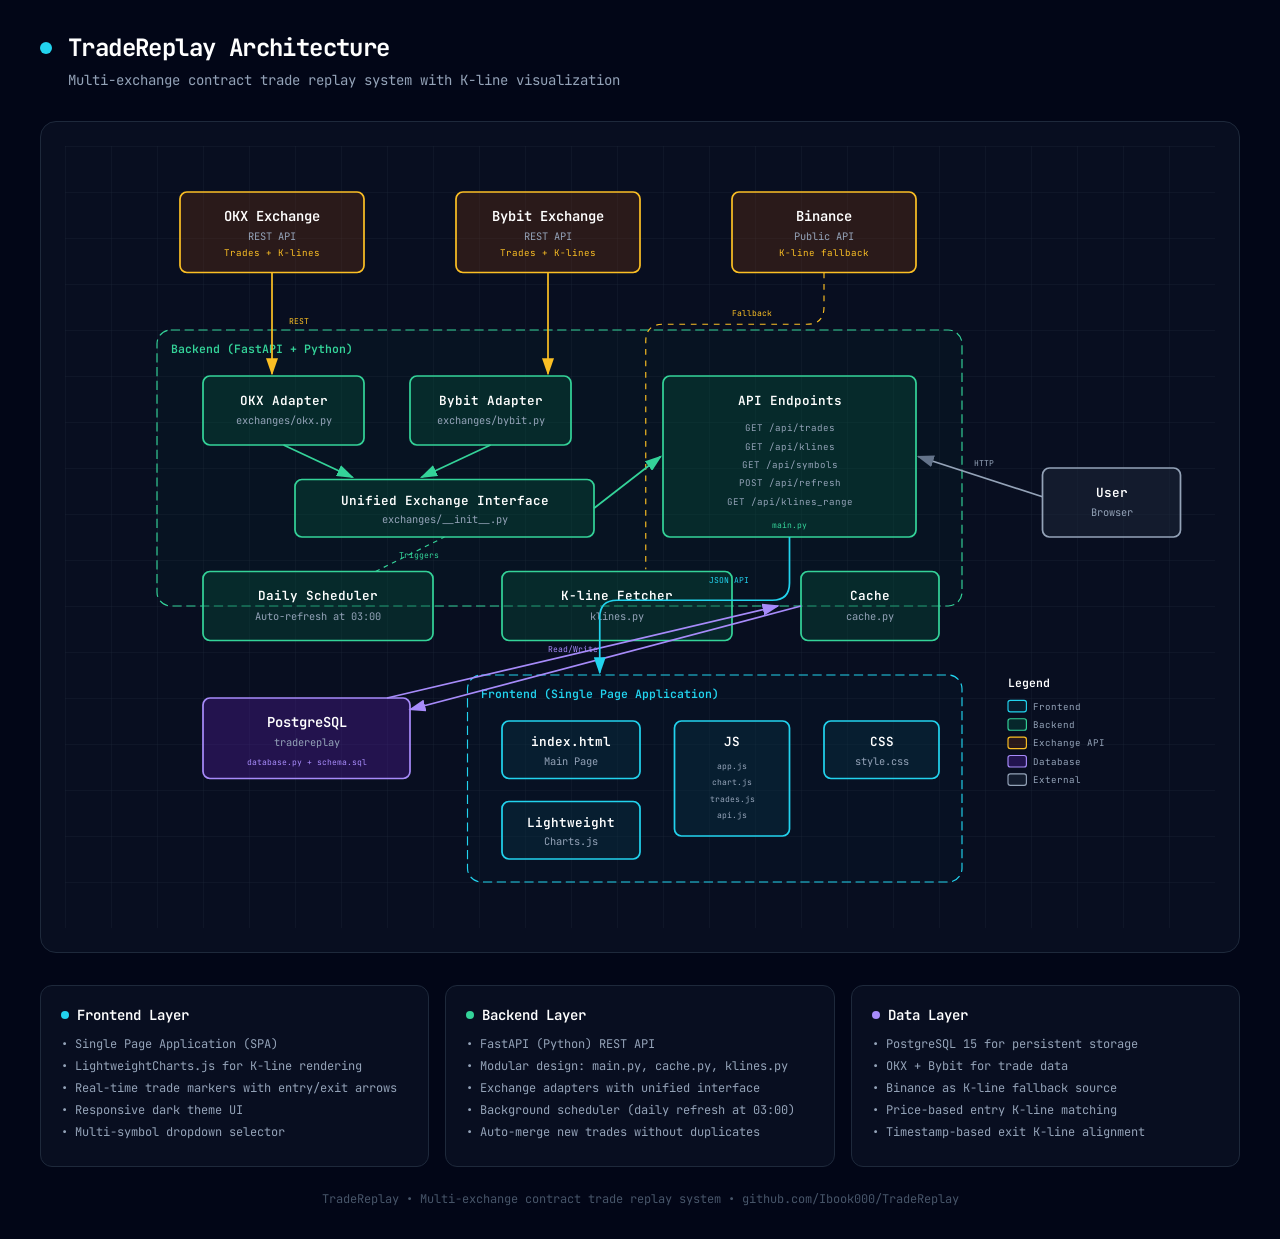
==== docs/architecture.html @ ae95bfdf "docs: add architecture diagram" ====
<!DOCTYPE html>
<html lang="en">
<head>
  <meta charset="UTF-8">
  <meta name="viewport" content="width=device-width, initial-scale=1.0">
  <title>TradeReplay Architecture Diagram</title>
  <link href="https://fonts.googleapis.com/css2?family=JetBrains+Mono:wght@400;500;600;700&display=swap" rel="stylesheet">
  <style>
    * {
      margin: 0;
      padding: 0;
      box-sizing: border-box;
    }
    
    body {
      font-family: 'JetBrains Mono', monospace;
      background: #020617;
      min-height: 100vh;
      padding: 2rem;
      color: white;
    }
    
    .container {
      max-width: 1200px;
      margin: 0 auto;
    }
    
    .header {
      margin-bottom: 2rem;
    }
    
    .header-row {
      display: flex;
      align-items: center;
      gap: 1rem;
      margin-bottom: 0.5rem;
    }
    
    .pulse-dot {
      width: 12px;
      height: 12px;
      background: #22d3ee;
      border-radius: 50%;
      animation: pulse 2s infinite;
    }
    
    @keyframes pulse {
      0%, 100% { opacity: 1; }
      50% { opacity: 0.5; }
    }
    
    h1 {
      font-size: 1.5rem;
      font-weight: 700;
      letter-spacing: -0.025em;
    }
    
    .subtitle {
      color: #94a3b8;
      font-size: 0.875rem;
      margin-left: 1.75rem;
    }
    
    .diagram-container {
      background: rgba(15, 23, 42, 0.5);
      border-radius: 1rem;
      border: 1px solid #1e293b;
      padding: 1.5rem;
      overflow-x: auto;
    }
    
    svg {
      width: 100%;
      min-width: 900px;
      display: block;
    }
    
    .cards {
      display: grid;
      grid-template-columns: repeat(auto-fit, minmax(280px, 1fr));
      gap: 1rem;
      margin-top: 2rem;
    }
    
    .card {
      background: rgba(15, 23, 42, 0.5);
      border-radius: 0.75rem;
      border: 1px solid #1e293b;
      padding: 1.25rem;
    }
    
    .card-header {
      display: flex;
      align-items: center;
      gap: 0.5rem;
      margin-bottom: 0.75rem;
    }
    
    .card-dot {
      width: 8px;
      height: 8px;
      border-radius: 50%;
    }
    
    .card-dot.cyan { background: #22d3ee; }
    .card-dot.emerald { background: #34d399; }
    .card-dot.violet { background: #a78bfa; }
    .card-dot.amber { background: #fbbf24; }
    .card-dot.rose { background: #fb7185; }
    
    .card h3 {
      font-size: 0.875rem;
      font-weight: 600;
    }
    
    .card ul {
      list-style: none;
      color: #94a3b8;
      font-size: 0.75rem;
    }
    
    .card li {
      margin-bottom: 0.375rem;
    }
    
    .footer {
      text-align: center;
      margin-top: 1.5rem;
      color: #475569;
      font-size: 0.75rem;
    }
  </style>
</head>
<body>
  <div class="container">
    <!-- Header -->
    <div class="header">
      <div class="header-row">
        <div class="pulse-dot"></div>
        <h1>TradeReplay Architecture</h1>
      </div>
      <p class="subtitle">Multi-exchange contract trade replay system with K-line visualization</p>
    </div>

    <!-- Main Diagram -->
    <div class="diagram-container">
      <svg viewBox="0 0 1000 680">
        <!-- Definitions -->
        <defs>
          <marker id="arrowhead" markerWidth="10" markerHeight="7" refX="9" refY="3.5" orient="auto">
            <polygon points="0 0, 10 3.5, 0 7" fill="#64748b" />
          </marker>
          <marker id="arrowhead-cyan" markerWidth="10" markerHeight="7" refX="9" refY="3.5" orient="auto">
            <polygon points="0 0, 10 3.5, 0 7" fill="#22d3ee" />
          </marker>
          <marker id="arrowhead-emerald" markerWidth="10" markerHeight="7" refX="9" refY="3.5" orient="auto">
            <polygon points="0 0, 10 3.5, 0 7" fill="#34d399" />
          </marker>
          <marker id="arrowhead-violet" markerWidth="10" markerHeight="7" refX="9" refY="3.5" orient="auto">
            <polygon points="0 0, 10 3.5, 0 7" fill="#a78bfa" />
          </marker>
          <marker id="arrowhead-amber" markerWidth="10" markerHeight="7" refX="9" refY="3.5" orient="auto">
            <polygon points="0 0, 10 3.5, 0 7" fill="#fbbf24" />
          </marker>
          <pattern id="grid" width="40" height="40" patternUnits="userSpaceOnUse">
            <path d="M 40 0 L 0 0 0 40" fill="none" stroke="#1e293b" stroke-width="0.5"/>
          </pattern>
        </defs>

        <!-- Background Grid -->
        <rect width="100%" height="100%" fill="url(#grid)" />

        <!-- ================================================================
             EXTERNAL APIS (Top)
             ================================================================ -->
        
        <!-- OKX Exchange -->
        <rect x="100" y="40" width="160" height="70" rx="6" fill="rgba(120, 53, 15, 0.3)" stroke="#fbbf24" stroke-width="1.5"/>
        <text x="180" y="65" fill="white" font-size="12" font-weight="600" text-anchor="middle">OKX Exchange</text>
        <text x="180" y="82" fill="#94a3b8" font-size="9" text-anchor="middle">REST API</text>
        <text x="180" y="96" fill="#fbbf24" font-size="8" text-anchor="middle">Trades + K-lines</text>

        <!-- Bybit Exchange -->
        <rect x="340" y="40" width="160" height="70" rx="6" fill="rgba(120, 53, 15, 0.3)" stroke="#fbbf24" stroke-width="1.5"/>
        <text x="420" y="65" fill="white" font-size="12" font-weight="600" text-anchor="middle">Bybit Exchange</text>
        <text x="420" y="82" fill="#94a3b8" font-size="9" text-anchor="middle">REST API</text>
        <text x="420" y="96" fill="#fbbf24" font-size="8" text-anchor="middle">Trades + K-lines</text>

        <!-- Binance (K-line fallback) -->
        <rect x="580" y="40" width="160" height="70" rx="6" fill="rgba(120, 53, 15, 0.3)" stroke="#fbbf24" stroke-width="1.5"/>
        <text x="660" y="65" fill="white" font-size="12" font-weight="600" text-anchor="middle">Binance</text>
        <text x="660" y="82" fill="#94a3b8" font-size="9" text-anchor="middle">Public API</text>
        <text x="660" y="96" fill="#fbbf24" font-size="8" text-anchor="middle">K-line fallback</text>

        <!-- ================================================================
             BACKEND LAYER (Middle)
             ================================================================ -->
        
        <!-- Backend Boundary -->
        <rect x="80" y="160" width="700" height="240" rx="12" fill="rgba(6, 78, 59, 0.08)" stroke="#34d399" stroke-width="1" stroke-dasharray="8,4"/>
        <text x="92" y="180" fill="#34d399" font-size="10" font-weight="600">Backend (FastAPI + Python)</text>

        <!-- Exchange Adapters -->
        <rect x="120" y="200" width="140" height="60" rx="6" fill="rgba(6, 78, 59, 0.4)" stroke="#34d399" stroke-width="1.5"/>
        <text x="190" y="225" fill="white" font-size="11" font-weight="600" text-anchor="middle">OKX Adapter</text>
        <text x="190" y="242" fill="#94a3b8" font-size="9" text-anchor="middle">exchanges/okx.py</text>

        <rect x="300" y="200" width="140" height="60" rx="6" fill="rgba(6, 78, 59, 0.4)" stroke="#34d399" stroke-width="1.5"/>
        <text x="370" y="225" fill="white" font-size="11" font-weight="600" text-anchor="middle">Bybit Adapter</text>
        <text x="370" y="242" fill="#94a3b8" font-size="9" text-anchor="middle">exchanges/bybit.py</text>

        <!-- Unified Interface -->
        <rect x="200" y="290" width="260" height="50" rx="6" fill="rgba(6, 78, 59, 0.4)" stroke="#34d399" stroke-width="1.5"/>
        <text x="330" y="312" fill="white" font-size="11" font-weight="600" text-anchor="middle">Unified Exchange Interface</text>
        <text x="330" y="328" fill="#94a3b8" font-size="9" text-anchor="middle">exchanges/__init__.py</text>

        <!-- API Endpoints -->
        <rect x="520" y="200" width="220" height="140" rx="6" fill="rgba(6, 78, 59, 0.4)" stroke="#34d399" stroke-width="1.5"/>
        <text x="630" y="225" fill="white" font-size="11" font-weight="600" text-anchor="middle">API Endpoints</text>
        <text x="630" y="248" fill="#94a3b8" font-size="8" text-anchor="middle">GET /api/trades</text>
        <text x="630" y="264" fill="#94a3b8" font-size="8" text-anchor="middle">GET /api/klines</text>
        <text x="630" y="280" fill="#94a3b8" font-size="8" text-anchor="middle">GET /api/symbols</text>
        <text x="630" y="296" fill="#94a3b8" font-size="8" text-anchor="middle">POST /api/refresh</text>
        <text x="630" y="312" fill="#94a3b8" font-size="8" text-anchor="middle">GET /api/klines_range</text>
        <text x="630" y="332" fill="#34d399" font-size="7" text-anchor="middle">main.py</text>

        <!-- Scheduler -->
        <rect x="120" y="370" width="200" height="60" rx="6" fill="rgba(6, 78, 59, 0.4)" stroke="#34d399" stroke-width="1.5"/>
        <text x="220" y="395" fill="white" font-size="11" font-weight="600" text-anchor="middle">Daily Scheduler</text>
        <text x="220" y="412" fill="#94a3b8" font-size="9" text-anchor="middle">Auto-refresh at 03:00</text>

        <!-- K-line Module -->
        <rect x="380" y="370" width="200" height="60" rx="6" fill="rgba(6, 78, 59, 0.4)" stroke="#34d399" stroke-width="1.5"/>
        <text x="480" y="395" fill="white" font-size="11" font-weight="600" text-anchor="middle">K-line Fetcher</text>
        <text x="480" y="412" fill="#94a3b8" font-size="9" text-anchor="middle">klines.py</text>

        <!-- Cache Module -->
        <rect x="640" y="370" width="120" height="60" rx="6" fill="rgba(6, 78, 59, 0.4)" stroke="#34d399" stroke-width="1.5"/>
        <text x="700" y="395" fill="white" font-size="11" font-weight="600" text-anchor="middle">Cache</text>
        <text x="700" y="412" fill="#94a3b8" font-size="9" text-anchor="middle">cache.py</text>

        <!-- ================================================================
             DATABASE LAYER (Bottom left)
             ================================================================ -->
        
        <!-- PostgreSQL -->
        <rect x="120" y="480" width="180" height="70" rx="6" fill="rgba(76, 29, 149, 0.4)" stroke="#a78bfa" stroke-width="1.5"/>
        <text x="210" y="505" fill="white" font-size="12" font-weight="600" text-anchor="middle">PostgreSQL</text>
        <text x="210" y="522" fill="#94a3b8" font-size="9" text-anchor="middle">tradereplay</text>
        <text x="210" y="538" fill="#a78bfa" font-size="7" text-anchor="middle">database.py + schema.sql</text>

        <!-- ================================================================
             FRONTEND LAYER (Bottom)
             ================================================================ -->
        
        <!-- Frontend Boundary -->
        <rect x="350" y="460" width="430" height="180" rx="12" fill="rgba(8, 51, 68, 0.08)" stroke="#22d3ee" stroke-width="1" stroke-dasharray="8,4"/>
        <text x="362" y="480" fill="#22d3ee" font-size="10" font-weight="600">Frontend (Single Page Application)</text>

        <!-- HTML -->
        <rect x="380" y="500" width="120" height="50" rx="6" fill="rgba(8, 51, 68, 0.4)" stroke="#22d3ee" stroke-width="1.5"/>
        <text x="440" y="522" fill="white" font-size="11" font-weight="600" text-anchor="middle">index.html</text>
        <text x="440" y="538" fill="#94a3b8" font-size="9" text-anchor="middle">Main Page</text>

        <!-- JavaScript Modules -->
        <rect x="530" y="500" width="100" height="100" rx="6" fill="rgba(8, 51, 68, 0.4)" stroke="#22d3ee" stroke-width="1.5"/>
        <text x="580" y="522" fill="white" font-size="11" font-weight="600" text-anchor="middle">JS</text>
        <text x="580" y="542" fill="#94a3b8" font-size="7" text-anchor="middle">app.js</text>
        <text x="580" y="556" fill="#94a3b8" font-size="7" text-anchor="middle">chart.js</text>
        <text x="580" y="570" fill="#94a3b8" font-size="7" text-anchor="middle">trades.js</text>
        <text x="580" y="584" fill="#94a3b8" font-size="7" text-anchor="middle">api.js</text>

        <!-- CSS -->
        <rect x="660" y="500" width="100" height="50" rx="6" fill="rgba(8, 51, 68, 0.4)" stroke="#22d3ee" stroke-width="1.5"/>
        <text x="710" y="522" fill="white" font-size="11" font-weight="600" text-anchor="middle">CSS</text>
        <text x="710" y="538" fill="#94a3b8" font-size="9" text-anchor="middle">style.css</text>

        <!-- LightweightCharts -->
        <rect x="380" y="570" width="120" height="50" rx="6" fill="rgba(8, 51, 68, 0.4)" stroke="#22d3ee" stroke-width="1.5"/>
        <text x="440" y="592" fill="white" font-size="11" font-weight="600" text-anchor="middle">Lightweight</text>
        <text x="440" y="608" fill="#94a3b8" font-size="9" text-anchor="middle">Charts.js</text>

        <!-- User Browser -->
        <rect x="850" y="280" width="120" height="60" rx="6" fill="rgba(30, 41, 59, 0.5)" stroke="#94a3b8" stroke-width="1.5"/>
        <text x="910" y="305" fill="white" font-size="11" font-weight="600" text-anchor="middle">User</text>
        <text x="910" y="322" fill="#94a3b8" font-size="9" text-anchor="middle">Browser</text>

        <!-- ================================================================
             ARROWS - Data Flow
             ================================================================ -->

        <!-- OKX -> OKX Adapter -->
        <line x1="180" y1="110" x2="180" y2="198" stroke="#fbbf24" stroke-width="1.5" marker-end="url(#arrowhead-amber)"/>
        <text x="195" y="155" fill="#fbbf24" font-size="7">REST</text>

        <!-- Bybit -> Bybit Adapter -->
        <line x1="420" y1="110" x2="420" y2="198" stroke="#fbbf24" stroke-width="1.5" marker-end="url(#arrowhead-amber)"/>

        <!-- Binance -> K-line Module -->
        <path d="M 660 110 L 660 140 Q 660 155 645 155 L 520 155 Q 505 155 505 170 L 505 368" fill="none" stroke="#fbbf24" stroke-width="1" stroke-dasharray="5,5"/>
        <text x="580" y="148" fill="#fbbf24" font-size="7">Fallback</text>

        <!-- OKX Adapter -> Unified -->
        <line x1="190" y1="260" x2="250" y2="288" stroke="#34d399" stroke-width="1.5" marker-end="url(#arrowhead-emerald)"/>

        <!-- Bybit Adapter -> Unified -->
        <line x1="370" y1="260" x2="310" y2="288" stroke="#34d399" stroke-width="1.5" marker-end="url(#arrowhead-emerald)"/>

        <!-- Unified -> API Endpoints -->
        <line x1="460" y1="315" x2="518" y2="270" stroke="#34d399" stroke-width="1.5" marker-end="url(#arrowhead-emerald)"/>

        <!-- Scheduler -> Unified -->
        <line x1="270" y1="370" x2="330" y2="340" stroke="#34d399" stroke-width="1" stroke-dasharray="4,4"/>
        <text x="290" y="358" fill="#34d399" font-size="7">Triggers</text>

        <!-- Cache <-> PostgreSQL -->
        <line x1="640" y1="400" x2="300" y2="490" stroke="#a78bfa" stroke-width="1.5" marker-end="url(#arrowhead-violet)"/>
        <line x1="280" y1="480" x2="620" y2="400" stroke="#a78bfa" stroke-width="1.5" marker-end="url(#arrowhead-violet)"/>
        <text x="420" y="440" fill="#a78bfa" font-size="7">Read/Write</text>

        <!-- API Endpoints -> Frontend -->
        <path d="M 630 340 L 630 380 Q 630 395 615 395 L 480 395 Q 465 395 465 410 L 465 458" fill="none" stroke="#22d3ee" stroke-width="1.5" marker-end="url(#arrowhead-cyan)"/>
        <text x="560" y="380" fill="#22d3ee" font-size="7">JSON API</text>

        <!-- User -> API Endpoints -->
        <line x1="850" y1="305" x2="742" y2="270" stroke="#94a3b8" stroke-width="1.5" marker-end="url(#arrowhead)"/>
        <text x="790" y="278" fill="#94a3b8" font-size="7">HTTP</text>

        <!-- ================================================================
             LEGEND
             ================================================================ -->
        <text x="820" y="470" fill="white" font-size="10" font-weight="600">Legend</text>
        
        <rect x="820" y="482" width="16" height="10" rx="2" fill="rgba(8, 51, 68, 0.4)" stroke="#22d3ee" stroke-width="1"/>
        <text x="842" y="490" fill="#94a3b8" font-size="8">Frontend</text>
        
        <rect x="820" y="498" width="16" height="10" rx="2" fill="rgba(6, 78, 59, 0.4)" stroke="#34d399" stroke-width="1"/>
        <text x="842" y="506" fill="#94a3b8" font-size="8">Backend</text>
        
        <rect x="820" y="514" width="16" height="10" rx="2" fill="rgba(120, 53, 15, 0.3)" stroke="#fbbf24" stroke-width="1"/>
        <text x="842" y="522" fill="#94a3b8" font-size="8">Exchange API</text>
        
        <rect x="820" y="530" width="16" height="10" rx="2" fill="rgba(76, 29, 149, 0.4)" stroke="#a78bfa" stroke-width="1"/>
        <text x="842" y="538" fill="#94a3b8" font-size="8">Database</text>
        
        <rect x="820" y="546" width="16" height="10" rx="2" fill="rgba(30, 41, 59, 0.5)" stroke="#94a3b8" stroke-width="1"/>
        <text x="842" y="554" fill="#94a3b8" font-size="8">External</text>
      </svg>
    </div>

    <!-- Info Cards -->
    <div class="cards">
      <div class="card">
        <div class="card-header">
          <div class="card-dot cyan"></div>
          <h3>Frontend Layer</h3>
        </div>
        <ul>
          <li>• Single Page Application (SPA)</li>
          <li>• LightweightCharts.js for K-line rendering</li>
          <li>• Real-time trade markers with entry/exit arrows</li>
          <li>• Responsive dark theme UI</li>
          <li>• Multi-symbol dropdown selector</li>
        </ul>
      </div>

      <div class="card">
        <div class="card-header">
          <div class="card-dot emerald"></div>
          <h3>Backend Layer</h3>
        </div>
        <ul>
          <li>• FastAPI (Python) REST API</li>
          <li>• Modular design: main.py, cache.py, klines.py</li>
          <li>• Exchange adapters with unified interface</li>
          <li>• Background scheduler (daily refresh at 03:00)</li>
          <li>• Auto-merge new trades without duplicates</li>
        </ul>
      </div>

      <div class="card">
        <div class="card-header">
          <div class="card-dot violet"></div>
          <h3>Data Layer</h3>
        </div>
        <ul>
          <li>• PostgreSQL 15 for persistent storage</li>
          <li>• OKX + Bybit for trade data</li>
          <li>• Binance as K-line fallback source</li>
          <li>• Price-based entry K-line matching</li>
          <li>• Timestamp-based exit K-line alignment</li>
        </ul>
      </div>
    </div>

    <!-- Footer -->
    <p class="footer">
      TradeReplay • Multi-exchange contract trade replay system • github.com/Ibook000/TradeReplay
    </p>
  </div>
</body>
</html>
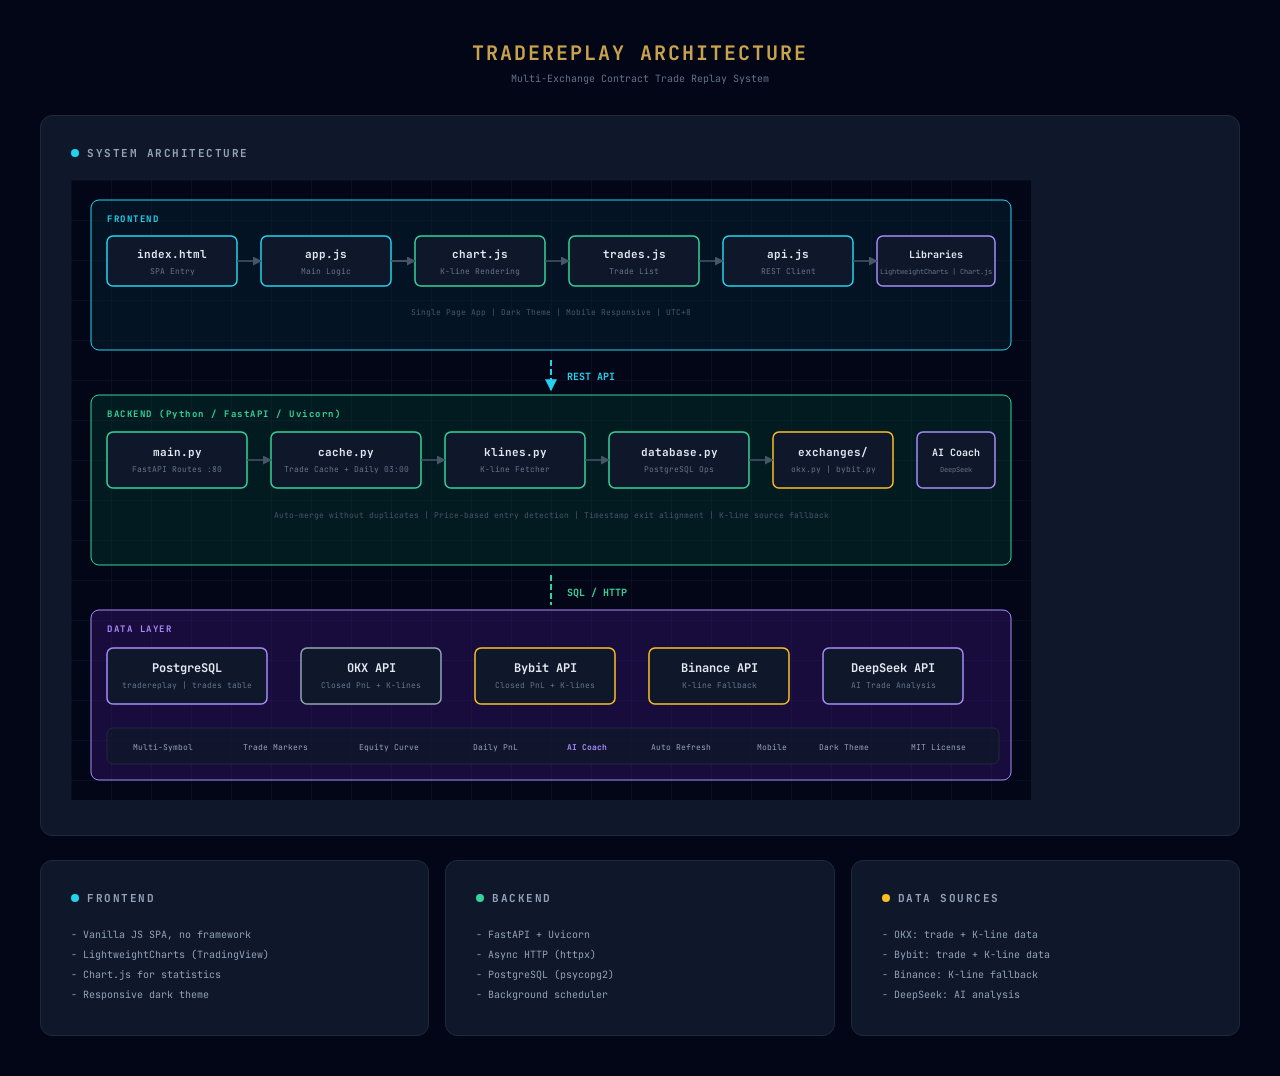
==== commit b2d63a90: "add screenshots and architecture diagram for README - screenshots/: overview, detail, stats, ai-anal" ====
--- a/docs/architecture.html
+++ b/docs/architecture.html
@@ -1,402 +1,190 @@
 <!DOCTYPE html>
 <html lang="en">
 <head>
-  <meta charset="UTF-8">
-  <meta name="viewport" content="width=device-width, initial-scale=1.0">
-  <title>TradeReplay Architecture Diagram</title>
-  <link href="https://fonts.googleapis.com/css2?family=JetBrains+Mono:wght@400;500;600;700&display=swap" rel="stylesheet">
-  <style>
-    * {
-      margin: 0;
-      padding: 0;
-      box-sizing: border-box;
-    }
-    
-    body {
-      font-family: 'JetBrains Mono', monospace;
-      background: #020617;
-      min-height: 100vh;
-      padding: 2rem;
-      color: white;
-    }
-    
-    .container {
-      max-width: 1200px;
-      margin: 0 auto;
-    }
-    
-    .header {
-      margin-bottom: 2rem;
-    }
-    
-    .header-row {
-      display: flex;
-      align-items: center;
-      gap: 1rem;
-      margin-bottom: 0.5rem;
-    }
-    
-    .pulse-dot {
-      width: 12px;
-      height: 12px;
-      background: #22d3ee;
-      border-radius: 50%;
-      animation: pulse 2s infinite;
-    }
-    
-    @keyframes pulse {
-      0%, 100% { opacity: 1; }
-      50% { opacity: 0.5; }
-    }
-    
-    h1 {
-      font-size: 1.5rem;
-      font-weight: 700;
-      letter-spacing: -0.025em;
-    }
-    
-    .subtitle {
-      color: #94a3b8;
-      font-size: 0.875rem;
-      margin-left: 1.75rem;
-    }
-    
-    .diagram-container {
-      background: rgba(15, 23, 42, 0.5);
-      border-radius: 1rem;
-      border: 1px solid #1e293b;
-      padding: 1.5rem;
-      overflow-x: auto;
-    }
-    
-    svg {
-      width: 100%;
-      min-width: 900px;
-      display: block;
-    }
-    
-    .cards {
-      display: grid;
-      grid-template-columns: repeat(auto-fit, minmax(280px, 1fr));
-      gap: 1rem;
-      margin-top: 2rem;
-    }
-    
-    .card {
-      background: rgba(15, 23, 42, 0.5);
-      border-radius: 0.75rem;
-      border: 1px solid #1e293b;
-      padding: 1.25rem;
-    }
-    
-    .card-header {
-      display: flex;
-      align-items: center;
-      gap: 0.5rem;
-      margin-bottom: 0.75rem;
-    }
-    
-    .card-dot {
-      width: 8px;
-      height: 8px;
-      border-radius: 50%;
-    }
-    
-    .card-dot.cyan { background: #22d3ee; }
-    .card-dot.emerald { background: #34d399; }
-    .card-dot.violet { background: #a78bfa; }
-    .card-dot.amber { background: #fbbf24; }
-    .card-dot.rose { background: #fb7185; }
-    
-    .card h3 {
-      font-size: 0.875rem;
-      font-weight: 600;
-    }
-    
-    .card ul {
-      list-style: none;
-      color: #94a3b8;
-      font-size: 0.75rem;
-    }
-    
-    .card li {
-      margin-bottom: 0.375rem;
-    }
-    
-    .footer {
-      text-align: center;
-      margin-top: 1.5rem;
-      color: #475569;
-      font-size: 0.75rem;
-    }
-  </style>
+<meta charset="UTF-8">
+<title>TradeReplay Architecture</title>
+<style>
+@import url('https://fonts.googleapis.com/css2?family=JetBrains+Mono:wght@400;500;700&display=swap');
+*{margin:0;padding:0;box-sizing:border-box}
+body{background:#020617;color:#e2e8f0;font-family:'JetBrains Mono',monospace;padding:40px}
+.header{text-align:center;margin-bottom:30px}
+.header h1{font-size:20px;font-weight:700;color:#c8a24c;letter-spacing:2px}
+.header p{font-size:10px;color:#64748b;margin-top:6px}
+.card{background:#0f172a;border:1px solid #1e293b;border-radius:12px;padding:30px;margin-bottom:24px;overflow-x:auto}
+.card-header{display:flex;align-items:center;gap:8px;margin-bottom:20px}
+.card-dot{width:8px;height:8px;border-radius:50%}
+.card-dot.cyan{background:#22d3ee}
+.card-dot.emerald{background:#34d399}
+.card-dot.amber{background:#fbbf24}
+.card-dot.violet{background:#a78bfa}
+.card-header h3{font-size:11px;font-weight:700;color:#94a3b8;text-transform:uppercase;letter-spacing:1.5px}
+.grid-bg{fill:url(#grid)}
+</style>
 </head>
 <body>
-  <div class="container">
-    <!-- Header -->
-    <div class="header">
-      <div class="header-row">
-        <div class="pulse-dot"></div>
-        <h1>TradeReplay Architecture</h1>
-      </div>
-      <p class="subtitle">Multi-exchange contract trade replay system with K-line visualization</p>
-    </div>
+<div class="header">
+<h1>TRADEREPLAY ARCHITECTURE</h1>
+<p>Multi-Exchange Contract Trade Replay System</p>
+</div>
+<div class="card">
+<div class="card-header"><div class="card-dot cyan"></div><h3>System Architecture</h3></div>
+<svg xmlns="http://www.w3.org/2000/svg" width="960" height="620" viewBox="0 0 960 620">
+<defs>
+<pattern id="grid" width="40" height="40" patternUnits="userSpaceOnUse"><path d="M 40 0 L 0 0 0 40" fill="none" stroke="#1e293b" stroke-width="0.5"/></pattern>
+<marker id="arrow" viewBox="0 0 10 10" refX="9" refY="5" markerWidth="6" markerHeight="6" orient="auto"><path d="M 0 0 L 10 5 L 0 10 z" fill="#475569"/></marker>
+<marker id="arrow-cyan" viewBox="0 0 10 10" refX="9" refY="5" markerWidth="6" markerHeight="6" orient="auto"><path d="M 0 0 L 10 5 L 0 10 z" fill="#22d3ee"/></marker>
+<marker id="arrow-emerald" viewBox="0 0 10 10" refX="9" refY="5" markerWidth="6" markerHeight="6" orient="auto"><path d="M 0 0 L 10 5 L 0 10 z" fill="#34d399"/></marker>
+</defs>
+<rect width="960" height="620" fill="#020617"/>
+<rect width="960" height="620" fill="url(#grid)"/>
 
-    <!-- Main Diagram -->
-    <div class="diagram-container">
-      <svg viewBox="0 0 1000 680">
-        <!-- Definitions -->
-        <defs>
-          <marker id="arrowhead" markerWidth="10" markerHeight="7" refX="9" refY="3.5" orient="auto">
-            <polygon points="0 0, 10 3.5, 0 7" fill="#64748b" />
-          </marker>
-          <marker id="arrowhead-cyan" markerWidth="10" markerHeight="7" refX="9" refY="3.5" orient="auto">
-            <polygon points="0 0, 10 3.5, 0 7" fill="#22d3ee" />
-          </marker>
-          <marker id="arrowhead-emerald" markerWidth="10" markerHeight="7" refX="9" refY="3.5" orient="auto">
-            <polygon points="0 0, 10 3.5, 0 7" fill="#34d399" />
-          </marker>
-          <marker id="arrowhead-violet" markerWidth="10" markerHeight="7" refX="9" refY="3.5" orient="auto">
-            <polygon points="0 0, 10 3.5, 0 7" fill="#a78bfa" />
-          </marker>
-          <marker id="arrowhead-amber" markerWidth="10" markerHeight="7" refX="9" refY="3.5" orient="auto">
-            <polygon points="0 0, 10 3.5, 0 7" fill="#fbbf24" />
-          </marker>
-          <pattern id="grid" width="40" height="40" patternUnits="userSpaceOnUse">
-            <path d="M 40 0 L 0 0 0 40" fill="none" stroke="#1e293b" stroke-width="0.5"/>
-          </pattern>
-        </defs>
+<!-- Frontend Layer -->
+<rect x="20" y="20" width="920" height="150" rx="8" fill="rgba(8,51,68,0.3)" stroke="#22d3ee" stroke-width="1"/>
+<text x="36" y="42" font-size="9" fill="#22d3ee" font-weight="700" letter-spacing="1.5">FRONTEND</text>
+<rect x="36" y="56" width="130" height="50" rx="6" fill="#0f172a" stroke="#22d3ee" stroke-width="1.5"/>
+<text x="101" y="78" font-size="11" fill="#e2e8f0" text-anchor="middle" font-weight="700">index.html</text>
+<text x="101" y="94" font-size="8" fill="#64748b" text-anchor="middle">SPA Entry</text>
 
-        <!-- Background Grid -->
-        <rect width="100%" height="100%" fill="url(#grid)" />
+<rect x="190" y="56" width="130" height="50" rx="6" fill="#0f172a" stroke="#22d3ee" stroke-width="1.5"/>
+<text x="255" y="78" font-size="11" fill="#e2e8f0" text-anchor="middle" font-weight="700">app.js</text>
+<text x="255" y="94" font-size="8" fill="#64748b" text-anchor="middle">Main Logic</text>
 
-        <!-- ================================================================
-             EXTERNAL APIS (Top)
-             ================================================================ -->
-        
-        <!-- OKX Exchange -->
-        <rect x="100" y="40" width="160" height="70" rx="6" fill="rgba(120, 53, 15, 0.3)" stroke="#fbbf24" stroke-width="1.5"/>
-        <text x="180" y="65" fill="white" font-size="12" font-weight="600" text-anchor="middle">OKX Exchange</text>
-        <text x="180" y="82" fill="#94a3b8" font-size="9" text-anchor="middle">REST API</text>
-        <text x="180" y="96" fill="#fbbf24" font-size="8" text-anchor="middle">Trades + K-lines</text>
+<rect x="344" y="56" width="130" height="50" rx="6" fill="#0f172a" stroke="#34d399" stroke-width="1.5"/>
+<text x="409" y="78" font-size="11" fill="#e2e8f0" text-anchor="middle" font-weight="700">chart.js</text>
+<text x="409" y="94" font-size="8" fill="#64748b" text-anchor="middle">K-line Rendering</text>
 
-        <!-- Bybit Exchange -->
-        <rect x="340" y="40" width="160" height="70" rx="6" fill="rgba(120, 53, 15, 0.3)" stroke="#fbbf24" stroke-width="1.5"/>
-        <text x="420" y="65" fill="white" font-size="12" font-weight="600" text-anchor="middle">Bybit Exchange</text>
-        <text x="420" y="82" fill="#94a3b8" font-size="9" text-anchor="middle">REST API</text>
-        <text x="420" y="96" fill="#fbbf24" font-size="8" text-anchor="middle">Trades + K-lines</text>
+<rect x="498" y="56" width="130" height="50" rx="6" fill="#0f172a" stroke="#34d399" stroke-width="1.5"/>
+<text x="563" y="78" font-size="11" fill="#e2e8f0" text-anchor="middle" font-weight="700">trades.js</text>
+<text x="563" y="94" font-size="8" fill="#64748b" text-anchor="middle">Trade List</text>
 
-        <!-- Binance (K-line fallback) -->
-        <rect x="580" y="40" width="160" height="70" rx="6" fill="rgba(120, 53, 15, 0.3)" stroke="#fbbf24" stroke-width="1.5"/>
-        <text x="660" y="65" fill="white" font-size="12" font-weight="600" text-anchor="middle">Binance</text>
-        <text x="660" y="82" fill="#94a3b8" font-size="9" text-anchor="middle">Public API</text>
-        <text x="660" y="96" fill="#fbbf24" font-size="8" text-anchor="middle">K-line fallback</text>
+<rect x="652" y="56" width="130" height="50" rx="6" fill="#0f172a" stroke="#22d3ee" stroke-width="1.5"/>
+<text x="717" y="78" font-size="11" fill="#e2e8f0" text-anchor="middle" font-weight="700">api.js</text>
+<text x="717" y="94" font-size="8" fill="#64748b" text-anchor="middle">REST Client</text>
 
-        <!-- ================================================================
-             BACKEND LAYER (Middle)
-             ================================================================ -->
-        
-        <!-- Backend Boundary -->
-        <rect x="80" y="160" width="700" height="240" rx="12" fill="rgba(6, 78, 59, 0.08)" stroke="#34d399" stroke-width="1" stroke-dasharray="8,4"/>
-        <text x="92" y="180" fill="#34d399" font-size="10" font-weight="600">Backend (FastAPI + Python)</text>
+<rect x="806" y="56" width="118" height="50" rx="6" fill="#0f172a" stroke="#a78bfa" stroke-width="1.5"/>
+<text x="865" y="78" font-size="10" fill="#e2e8f0" text-anchor="middle" font-weight="700">Libraries</text>
+<text x="865" y="94" font-size="7" fill="#64748b" text-anchor="middle">LightweightCharts | Chart.js</text>
 
-        <!-- Exchange Adapters -->
-        <rect x="120" y="200" width="140" height="60" rx="6" fill="rgba(6, 78, 59, 0.4)" stroke="#34d399" stroke-width="1.5"/>
-        <text x="190" y="225" fill="white" font-size="11" font-weight="600" text-anchor="middle">OKX Adapter</text>
-        <text x="190" y="242" fill="#94a3b8" font-size="9" text-anchor="middle">exchanges/okx.py</text>
+<text x="480" y="135" font-size="8" fill="#475569" text-anchor="middle">Single Page App  |  Dark Theme  |  Mobile Responsive  |  UTC+8</text>
 
-        <rect x="300" y="200" width="140" height="60" rx="6" fill="rgba(6, 78, 59, 0.4)" stroke="#34d399" stroke-width="1.5"/>
-        <text x="370" y="225" fill="white" font-size="11" font-weight="600" text-anchor="middle">Bybit Adapter</text>
-        <text x="370" y="242" fill="#94a3b8" font-size="9" text-anchor="middle">exchanges/bybit.py</text>
+<!-- Arrows frontend -->
+<line x1="166" y1="81" x2="190" y2="81" stroke="#475569" stroke-width="1.5" marker-end="url(#arrow)"/>
+<line x1="320" y1="81" x2="344" y2="81" stroke="#475569" stroke-width="1.5" marker-end="url(#arrow)"/>
+<line x1="320" y1="81" x2="344" y2="81" stroke="#475569" stroke-width="1.5"/>
+<line x1="474" y1="81" x2="498" y2="81" stroke="#475569" stroke-width="1.5" marker-end="url(#arrow)"/>
+<line x1="628" y1="81" x2="652" y2="81" stroke="#475569" stroke-width="1.5" marker-end="url(#arrow)"/>
+<line x1="782" y1="81" x2="806" y2="81" stroke="#475569" stroke-width="1.5" marker-end="url(#arrow)"/>
 
-        <!-- Unified Interface -->
-        <rect x="200" y="290" width="260" height="50" rx="6" fill="rgba(6, 78, 59, 0.4)" stroke="#34d399" stroke-width="1.5"/>
-        <text x="330" y="312" fill="white" font-size="11" font-weight="600" text-anchor="middle">Unified Exchange Interface</text>
-        <text x="330" y="328" fill="#94a3b8" font-size="9" text-anchor="middle">exchanges/__init__.py</text>
+<!-- REST API connection -->
+<line x1="480" y1="180" x2="480" y2="210" stroke="#22d3ee" stroke-width="2" stroke-dasharray="6,3" marker-end="url(#arrow-cyan)"/>
+<line x1="480" y1="180" x2="480" y2="210" stroke="#22d3ee" stroke-width="2" stroke-dasharray="6,3"/>
+<text x="496" y="200" font-size="10" fill="#22d3ee" font-weight="700">REST API</text>
 
-        <!-- API Endpoints -->
-        <rect x="520" y="200" width="220" height="140" rx="6" fill="rgba(6, 78, 59, 0.4)" stroke="#34d399" stroke-width="1.5"/>
-        <text x="630" y="225" fill="white" font-size="11" font-weight="600" text-anchor="middle">API Endpoints</text>
-        <text x="630" y="248" fill="#94a3b8" font-size="8" text-anchor="middle">GET /api/trades</text>
-        <text x="630" y="264" fill="#94a3b8" font-size="8" text-anchor="middle">GET /api/klines</text>
-        <text x="630" y="280" fill="#94a3b8" font-size="8" text-anchor="middle">GET /api/symbols</text>
-        <text x="630" y="296" fill="#94a3b8" font-size="8" text-anchor="middle">POST /api/refresh</text>
-        <text x="630" y="312" fill="#94a3b8" font-size="8" text-anchor="middle">GET /api/klines_range</text>
-        <text x="630" y="332" fill="#34d399" font-size="7" text-anchor="middle">main.py</text>
+<!-- Backend Layer -->
+<rect x="20" y="215" width="920" height="170" rx="8" fill="rgba(6,78,59,0.3)" stroke="#34d399" stroke-width="1"/>
+<text x="36" y="237" font-size="9" fill="#34d399" font-weight="700" letter-spacing="1.5">BACKEND  (Python / FastAPI / Uvicorn)</text>
 
-        <!-- Scheduler -->
-        <rect x="120" y="370" width="200" height="60" rx="6" fill="rgba(6, 78, 59, 0.4)" stroke="#34d399" stroke-width="1.5"/>
-        <text x="220" y="395" fill="white" font-size="11" font-weight="600" text-anchor="middle">Daily Scheduler</text>
-        <text x="220" y="412" fill="#94a3b8" font-size="9" text-anchor="middle">Auto-refresh at 03:00</text>
+<rect x="36" y="252" width="140" height="56" rx="6" fill="#0f172a" stroke="#34d399" stroke-width="1.5"/>
+<text x="106" y="276" font-size="11" fill="#e2e8f0" text-anchor="middle" font-weight="700">main.py</text>
+<text x="106" y="292" font-size="8" fill="#64748b" text-anchor="middle">FastAPI Routes :80</text>
 
-        <!-- K-line Module -->
-        <rect x="380" y="370" width="200" height="60" rx="6" fill="rgba(6, 78, 59, 0.4)" stroke="#34d399" stroke-width="1.5"/>
-        <text x="480" y="395" fill="white" font-size="11" font-weight="600" text-anchor="middle">K-line Fetcher</text>
-        <text x="480" y="412" fill="#94a3b8" font-size="9" text-anchor="middle">klines.py</text>
+<rect x="200" y="252" width="150" height="56" rx="6" fill="#0f172a" stroke="#34d399" stroke-width="1.5"/>
+<text x="275" y="276" font-size="11" fill="#e2e8f0" text-anchor="middle" font-weight="700">cache.py</text>
+<text x="275" y="292" font-size="8" fill="#64748b" text-anchor="middle">Trade Cache + Daily 03:00</text>
 
-        <!-- Cache Module -->
-        <rect x="640" y="370" width="120" height="60" rx="6" fill="rgba(6, 78, 59, 0.4)" stroke="#34d399" stroke-width="1.5"/>
-        <text x="700" y="395" fill="white" font-size="11" font-weight="600" text-anchor="middle">Cache</text>
-        <text x="700" y="412" fill="#94a3b8" font-size="9" text-anchor="middle">cache.py</text>
+<rect x="374" y="252" width="140" height="56" rx="6" fill="#0f172a" stroke="#34d399" stroke-width="1.5"/>
+<text x="444" y="276" font-size="11" fill="#e2e8f0" text-anchor="middle" font-weight="700">klines.py</text>
+<text x="444" y="292" font-size="8" fill="#64748b" text-anchor="middle">K-line Fetcher</text>
 
-        <!-- ================================================================
-             DATABASE LAYER (Bottom left)
-             ================================================================ -->
-        
-        <!-- PostgreSQL -->
-        <rect x="120" y="480" width="180" height="70" rx="6" fill="rgba(76, 29, 149, 0.4)" stroke="#a78bfa" stroke-width="1.5"/>
-        <text x="210" y="505" fill="white" font-size="12" font-weight="600" text-anchor="middle">PostgreSQL</text>
-        <text x="210" y="522" fill="#94a3b8" font-size="9" text-anchor="middle">tradereplay</text>
-        <text x="210" y="538" fill="#a78bfa" font-size="7" text-anchor="middle">database.py + schema.sql</text>
+<rect x="538" y="252" width="140" height="56" rx="6" fill="#0f172a" stroke="#34d399" stroke-width="1.5"/>
+<text x="608" y="276" font-size="11" fill="#e2e8f0" text-anchor="middle" font-weight="700">database.py</text>
+<text x="608" y="292" font-size="8" fill="#64748b" text-anchor="middle">PostgreSQL Ops</text>
 
-        <!-- ================================================================
-             FRONTEND LAYER (Bottom)
-             ================================================================ -->
-        
-        <!-- Frontend Boundary -->
-        <rect x="350" y="460" width="430" height="180" rx="12" fill="rgba(8, 51, 68, 0.08)" stroke="#22d3ee" stroke-width="1" stroke-dasharray="8,4"/>
-        <text x="362" y="480" fill="#22d3ee" font-size="10" font-weight="600">Frontend (Single Page Application)</text>
+<rect x="702" y="252" width="120" height="56" rx="6" fill="#0f172a" stroke="#fbbf24" stroke-width="1.5"/>
+<text x="762" y="276" font-size="11" fill="#e2e8f0" text-anchor="middle" font-weight="700">exchanges/</text>
+<text x="762" y="292" font-size="8" fill="#64748b" text-anchor="middle">okx.py | bybit.py</text>
 
-        <!-- HTML -->
-        <rect x="380" y="500" width="120" height="50" rx="6" fill="rgba(8, 51, 68, 0.4)" stroke="#22d3ee" stroke-width="1.5"/>
-        <text x="440" y="522" fill="white" font-size="11" font-weight="600" text-anchor="middle">index.html</text>
-        <text x="440" y="538" fill="#94a3b8" font-size="9" text-anchor="middle">Main Page</text>
+<rect x="846" y="252" width="78" height="56" rx="6" fill="#0f172a" stroke="#a78bfa" stroke-width="1.5"/>
+<text x="885" y="276" font-size="10" fill="#e2e8f0" text-anchor="middle" font-weight="700">AI Coach</text>
+<text x="885" y="292" font-size="7" fill="#64748b" text-anchor="middle">DeepSeek</text>
 
-        <!-- JavaScript Modules -->
-        <rect x="530" y="500" width="100" height="100" rx="6" fill="rgba(8, 51, 68, 0.4)" stroke="#22d3ee" stroke-width="1.5"/>
-        <text x="580" y="522" fill="white" font-size="11" font-weight="600" text-anchor="middle">JS</text>
-        <text x="580" y="542" fill="#94a3b8" font-size="7" text-anchor="middle">app.js</text>
-        <text x="580" y="556" fill="#94a3b8" font-size="7" text-anchor="middle">chart.js</text>
-        <text x="580" y="570" fill="#94a3b8" font-size="7" text-anchor="middle">trades.js</text>
-        <text x="580" y="584" fill="#94a3b8" font-size="7" text-anchor="middle">api.js</text>
+<text x="480" y="338" font-size="8" fill="#475569" text-anchor="middle">Auto-merge without duplicates  |  Price-based entry detection  |  Timestamp exit alignment  |  K-line source fallback</text>
 
-        <!-- CSS -->
-        <rect x="660" y="500" width="100" height="50" rx="6" fill="rgba(8, 51, 68, 0.4)" stroke="#22d3ee" stroke-width="1.5"/>
-        <text x="710" y="522" fill="white" font-size="11" font-weight="600" text-anchor="middle">CSS</text>
-        <text x="710" y="538" fill="#94a3b8" font-size="9" text-anchor="middle">style.css</text>
+<!-- Backend arrows -->
+<line x1="176" y1="280" x2="200" y2="280" stroke="#475569" stroke-width="1.5" marker-end="url(#arrow)"/>
+<line x1="350" y1="280" x2="374" y2="280" stroke="#475569" stroke-width="1.5" marker-end="url(#arrow)"/>
+<line x1="514" y1="280" x2="538" y2="280" stroke="#475569" stroke-width="1.5" marker-end="url(#arrow)"/>
+<line x1="678" y1="280" x2="702" y2="280" stroke="#475569" stroke-width="1.5" marker-end="url(#arrow)"/>
 
-        <!-- LightweightCharts -->
-        <rect x="380" y="570" width="120" height="50" rx="6" fill="rgba(8, 51, 68, 0.4)" stroke="#22d3ee" stroke-width="1.5"/>
-        <text x="440" y="592" fill="white" font-size="11" font-weight="600" text-anchor="middle">Lightweight</text>
-        <text x="440" y="608" fill="#94a3b8" font-size="9" text-anchor="middle">Charts.js</text>
+<!-- Backend to Data arrow -->
+<line x1="480" y1="395" x2="480" y2="425" stroke="#34d399" stroke-width="2" stroke-dasharray="6,3"/>
+<text x="496" y="416" font-size="10" fill="#34d399" font-weight="700">SQL / HTTP</text>
 
-        <!-- User Browser -->
-        <rect x="850" y="280" width="120" height="60" rx="6" fill="rgba(30, 41, 59, 0.5)" stroke="#94a3b8" stroke-width="1.5"/>
-        <text x="910" y="305" fill="white" font-size="11" font-weight="600" text-anchor="middle">User</text>
-        <text x="910" y="322" fill="#94a3b8" font-size="9" text-anchor="middle">Browser</text>
+<!-- Data Layer -->
+<rect x="20" y="430" width="920" height="170" rx="8" fill="rgba(76,29,149,0.3)" stroke="#a78bfa" stroke-width="1"/>
+<text x="36" y="452" font-size="9" fill="#a78bfa" font-weight="700" letter-spacing="1.5">DATA LAYER</text>
 
-        <!-- ================================================================
-             ARROWS - Data Flow
-             ================================================================ -->
+<rect x="36" y="468" width="160" height="56" rx="6" fill="#0f172a" stroke="#a78bfa" stroke-width="1.5"/>
+<text x="116" y="492" font-size="12" fill="#e2e8f0" text-anchor="middle" font-weight="700">PostgreSQL</text>
+<text x="116" y="508" font-size="8" fill="#64748b" text-anchor="middle">tradereplay | trades table</text>
 
-        <!-- OKX -> OKX Adapter -->
-        <line x1="180" y1="110" x2="180" y2="198" stroke="#fbbf24" stroke-width="1.5" marker-end="url(#arrowhead-amber)"/>
-        <text x="195" y="155" fill="#fbbf24" font-size="7">REST</text>
+<rect x="230" y="468" width="140" height="56" rx="6" fill="#0f172a" stroke="#94a3b8" stroke-width="1.5"/>
+<text x="300" y="492" font-size="12" fill="#e2e8f0" text-anchor="middle" font-weight="700">OKX API</text>
+<text x="300" y="508" font-size="8" fill="#64748b" text-anchor="middle">Closed PnL + K-lines</text>
 
-        <!-- Bybit -> Bybit Adapter -->
-        <line x1="420" y1="110" x2="420" y2="198" stroke="#fbbf24" stroke-width="1.5" marker-end="url(#arrowhead-amber)"/>
+<rect x="404" y="468" width="140" height="56" rx="6" fill="#0f172a" stroke="#fbbf24" stroke-width="1.5"/>
+<text x="474" y="492" font-size="12" fill="#e2e8f0" text-anchor="middle" font-weight="700">Bybit API</text>
+<text x="474" y="508" font-size="8" fill="#64748b" text-anchor="middle">Closed PnL + K-lines</text>
 
-        <!-- Binance -> K-line Module -->
-        <path d="M 660 110 L 660 140 Q 660 155 645 155 L 520 155 Q 505 155 505 170 L 505 368" fill="none" stroke="#fbbf24" stroke-width="1" stroke-dasharray="5,5"/>
-        <text x="580" y="148" fill="#fbbf24" font-size="7">Fallback</text>
+<rect x="578" y="468" width="140" height="56" rx="6" fill="#0f172a" stroke="#fbbf24" stroke-width="1.5"/>
+<text x="648" y="492" font-size="12" fill="#e2e8f0" text-anchor="middle" font-weight="700">Binance API</text>
+<text x="648" y="508" font-size="8" fill="#64748b" text-anchor="middle">K-line Fallback</text>
 
-        <!-- OKX Adapter -> Unified -->
-        <line x1="190" y1="260" x2="250" y2="288" stroke="#34d399" stroke-width="1.5" marker-end="url(#arrowhead-emerald)"/>
+<rect x="752" y="468" width="140" height="56" rx="6" fill="#0f172a" stroke="#a78bfa" stroke-width="1.5"/>
+<text x="822" y="492" font-size="12" fill="#e2e8f0" text-anchor="middle" font-weight="700">DeepSeek API</text>
+<text x="822" y="508" font-size="8" fill="#64748b" text-anchor="middle">AI Trade Analysis</text>
 
-        <!-- Bybit Adapter -> Unified -->
-        <line x1="370" y1="260" x2="310" y2="288" stroke="#34d399" stroke-width="1.5" marker-end="url(#arrowhead-emerald)"/>
-
-        <!-- Unified -> API Endpoints -->
-        <line x1="460" y1="315" x2="518" y2="270" stroke="#34d399" stroke-width="1.5" marker-end="url(#arrowhead-emerald)"/>
-
-        <!-- Scheduler -> Unified -->
-        <line x1="270" y1="370" x2="330" y2="340" stroke="#34d399" stroke-width="1" stroke-dasharray="4,4"/>
-        <text x="290" y="358" fill="#34d399" font-size="7">Triggers</text>
-
-        <!-- Cache <-> PostgreSQL -->
-        <line x1="640" y1="400" x2="300" y2="490" stroke="#a78bfa" stroke-width="1.5" marker-end="url(#arrowhead-violet)"/>
-        <line x1="280" y1="480" x2="620" y2="400" stroke="#a78bfa" stroke-width="1.5" marker-end="url(#arrowhead-violet)"/>
-        <text x="420" y="440" fill="#a78bfa" font-size="7">Read/Write</text>
-
-        <!-- API Endpoints -> Frontend -->
-        <path d="M 630 340 L 630 380 Q 630 395 615 395 L 480 395 Q 465 395 465 410 L 465 458" fill="none" stroke="#22d3ee" stroke-width="1.5" marker-end="url(#arrowhead-cyan)"/>
-        <text x="560" y="380" fill="#22d3ee" font-size="7">JSON API</text>
-
-        <!-- User -> API Endpoints -->
-        <line x1="850" y1="305" x2="742" y2="270" stroke="#94a3b8" stroke-width="1.5" marker-end="url(#arrowhead)"/>
-        <text x="790" y="278" fill="#94a3b8" font-size="7">HTTP</text>
-
-        <!-- ================================================================
-             LEGEND
-             ================================================================ -->
-        <text x="820" y="470" fill="white" font-size="10" font-weight="600">Legend</text>
-        
-        <rect x="820" y="482" width="16" height="10" rx="2" fill="rgba(8, 51, 68, 0.4)" stroke="#22d3ee" stroke-width="1"/>
-        <text x="842" y="490" fill="#94a3b8" font-size="8">Frontend</text>
-        
-        <rect x="820" y="498" width="16" height="10" rx="2" fill="rgba(6, 78, 59, 0.4)" stroke="#34d399" stroke-width="1"/>
-        <text x="842" y="506" fill="#94a3b8" font-size="8">Backend</text>
-        
-        <rect x="820" y="514" width="16" height="10" rx="2" fill="rgba(120, 53, 15, 0.3)" stroke="#fbbf24" stroke-width="1"/>
-        <text x="842" y="522" fill="#94a3b8" font-size="8">Exchange API</text>
-        
-        <rect x="820" y="530" width="16" height="10" rx="2" fill="rgba(76, 29, 149, 0.4)" stroke="#a78bfa" stroke-width="1"/>
-        <text x="842" y="538" fill="#94a3b8" font-size="8">Database</text>
-        
-        <rect x="820" y="546" width="16" height="10" rx="2" fill="rgba(30, 41, 59, 0.5)" stroke="#94a3b8" stroke-width="1"/>
-        <text x="842" y="554" fill="#94a3b8" font-size="8">External</text>
-      </svg>
-    </div>
-
-    <!-- Info Cards -->
-    <div class="cards">
-      <div class="card">
-        <div class="card-header">
-          <div class="card-dot cyan"></div>
-          <h3>Frontend Layer</h3>
-        </div>
-        <ul>
-          <li>• Single Page Application (SPA)</li>
-          <li>• LightweightCharts.js for K-line rendering</li>
-          <li>• Real-time trade markers with entry/exit arrows</li>
-          <li>• Responsive dark theme UI</li>
-          <li>• Multi-symbol dropdown selector</li>
-        </ul>
-      </div>
-
-      <div class="card">
-        <div class="card-header">
-          <div class="card-dot emerald"></div>
-          <h3>Backend Layer</h3>
-        </div>
-        <ul>
-          <li>• FastAPI (Python) REST API</li>
-          <li>• Modular design: main.py, cache.py, klines.py</li>
-          <li>• Exchange adapters with unified interface</li>
-          <li>• Background scheduler (daily refresh at 03:00)</li>
-          <li>• Auto-merge new trades without duplicates</li>
-        </ul>
-      </div>
-
-      <div class="card">
-        <div class="card-header">
-          <div class="card-dot violet"></div>
-          <h3>Data Layer</h3>
-        </div>
-        <ul>
-          <li>• PostgreSQL 15 for persistent storage</li>
-          <li>• OKX + Bybit for trade data</li>
-          <li>• Binance as K-line fallback source</li>
-          <li>• Price-based entry K-line matching</li>
-          <li>• Timestamp-based exit K-line alignment</li>
-        </ul>
-      </div>
-    </div>
-
-    <!-- Footer -->
-    <p class="footer">
-      TradeReplay • Multi-exchange contract trade replay system • github.com/Ibook000/TradeReplay
-    </p>
-  </div>
+<!-- Features -->
+<rect x="36" y="548" width="892" height="36" rx="6" fill="rgba(15,23,42,0.8)" stroke="#1e293b" stroke-width="1"/>
+<text x="62" y="570" font-size="8" fill="#94a3b8">Multi-Symbol</text>
+<text x="172" y="570" font-size="8" fill="#94a3b8">Trade Markers</text>
+<text x="288" y="570" font-size="8" fill="#94a3b8">Equity Curve</text>
+<text x="402" y="570" font-size="8" fill="#94a3b8">Daily PnL</text>
+<text x="496" y="570" font-size="8" fill="#a78bfa" font-weight="700">AI Coach</text>
+<text x="580" y="570" font-size="8" fill="#94a3b8">Auto Refresh</text>
+<text x="686" y="570" font-size="8" fill="#94a3b8">Mobile</text>
+<text x="748" y="570" font-size="8" fill="#94a3b8">Dark Theme</text>
+<text x="840" y="570" font-size="8" fill="#94a3b8">MIT License</text>
+</svg>
+</div>
+<div style="display:grid;grid-template-columns:repeat(3,1fr);gap:16px">
+<div class="card" style="margin-bottom:0">
+<div class="card-header"><div class="card-dot cyan"></div><h3>Frontend</h3></div>
+<ul style="font-size:10px;color:#94a3b8;line-height:2;list-style:none">
+<li>- Vanilla JS SPA, no framework</li>
+<li>- LightweightCharts (TradingView)</li>
+<li>- Chart.js for statistics</li>
+<li>- Responsive dark theme</li>
+</ul>
+</div>
+<div class="card" style="margin-bottom:0">
+<div class="card-header"><div class="card-dot emerald"></div><h3>Backend</h3></div>
+<ul style="font-size:10px;color:#94a3b8;line-height:2;list-style:none">
+<li>- FastAPI + Uvicorn</li>
+<li>- Async HTTP (httpx)</li>
+<li>- PostgreSQL (psycopg2)</li>
+<li>- Background scheduler</li>
+</ul>
+</div>
+<div class="card" style="margin-bottom:0">
+<div class="card-header"><div class="card-dot amber"></div><h3>Data Sources</h3></div>
+<ul style="font-size:10px;color:#94a3b8;line-height:2;list-style:none">
+<li>- OKX: trade + K-line data</li>
+<li>- Bybit: trade + K-line data</li>
+<li>- Binance: K-line fallback</li>
+<li>- DeepSeek: AI analysis</li>
+</ul>
+</div>
+</div>
 </body>
 </html>
